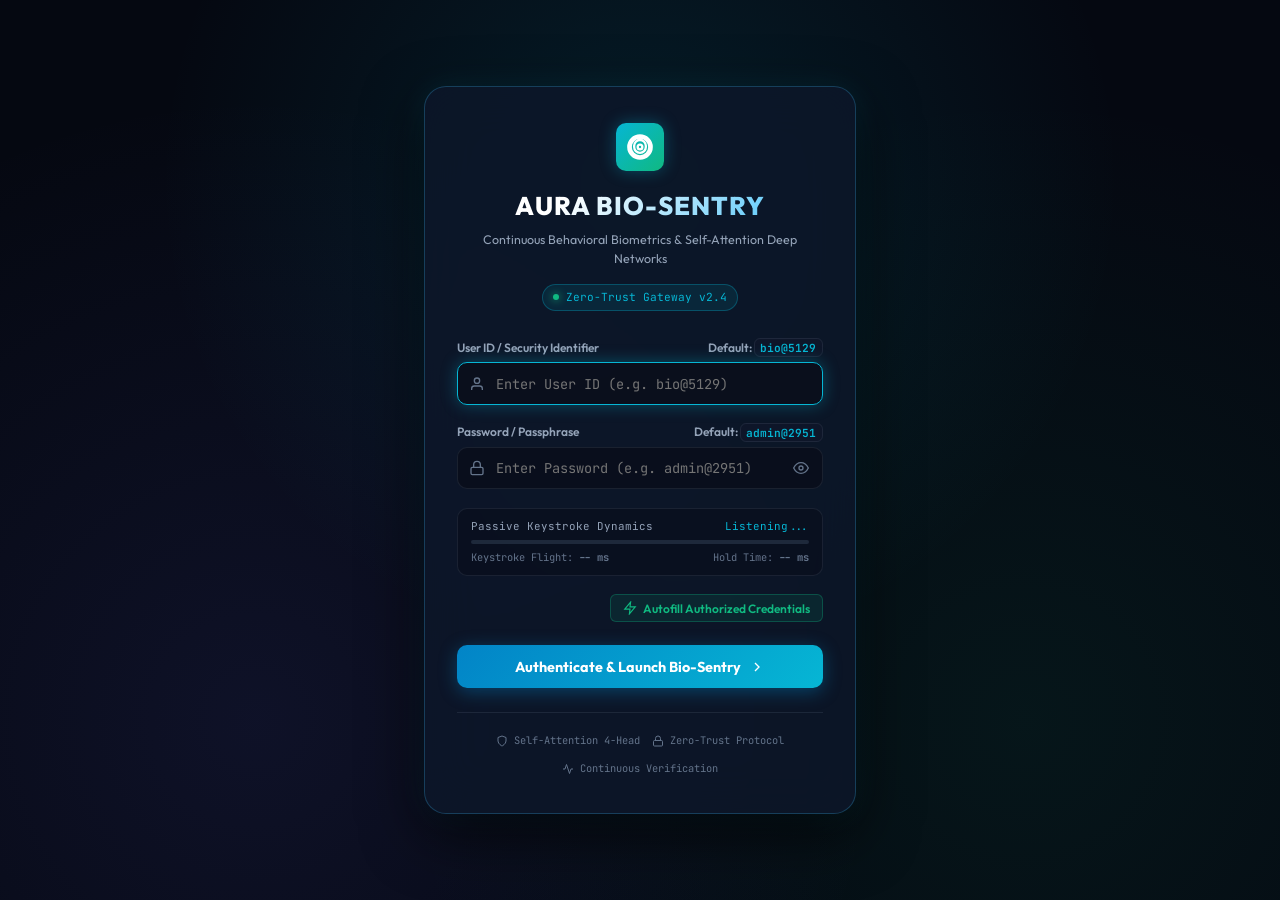
==== templates/login.html @ fb9da24e "feat: add cyber-biometric login portal with credentials bio@5129 / admin@2951" ====
<!DOCTYPE html>
<html lang="en">
<head>
  <meta charset="UTF-8">
  <meta name="viewport" content="width=device-width, initial-scale=1.0">
  <title>AURA | Neuro-Biometric Security Gateway Login</title>
  <link rel="stylesheet" href="/static/css/style.css">
  <link rel="icon" href="data:image/svg+xml,<svg xmlns='http://www.w3.org/2000/svg' viewBox='0 0 24 24' fill='%2306b6d4'><circle cx='12' cy='12' r='10'/></svg>">
</head>
<body class="login-body">

  <div class="login-background-glow"></div>

  <main class="login-container">
    <div class="login-card" id="login-card">
      
      <!-- Brand & Header -->
      <header class="login-header">
        <div class="brand-logo-icon" style="width:48px; height:48px; margin:0 auto 1rem;">
          <svg viewBox="0 0 24 24" style="width:28px; height:28px;">
            <path d="M12 2C6.48 2 2 6.48 2 12s4.48 10 10 10 10-4.48 10-10S17.52 2 12 2zm0 18c-4.41 0-8-3.59-8-8s3.59-8 8-8 8 3.59 8 8-3.59 8-8 8zm-5-9a5 5 0 0 1 10 0v1a5 5 0 0 1-10 0v-1z"/>
            <circle cx="12" cy="12" r="2"/>
          </svg>
        </div>
        <h1 class="login-title">AURA BIO-SENTRY</h1>
        <p class="login-subtitle">Continuous Behavioral Biometrics &amp; Self-Attention Deep Networks</p>
        <div class="login-gateway-pill">
          <span class="pulse-indicator" style="width:6px; height:6px;"></span>
          <span>Zero-Trust Gateway v2.4</span>
        </div>
      </header>

      <!-- Alert Banner -->
      <div id="login-error-alert" class="login-error-alert" role="alert" style="display:none;">
        <svg width="16" height="16" viewBox="0 0 24 24" fill="none" stroke="currentColor" stroke-width="2">
          <circle cx="12" cy="12" r="10"/>
          <line x1="12" y1="8" x2="12" y2="12"/>
          <line x1="12" y1="16" x2="12.01" y2="16"/>
        </svg>
        <span id="login-error-msg">Invalid User ID or Password.</span>
      </div>

      <!-- Login Form -->
      <form id="login-form" class="login-form" autocomplete="off" onsubmit="return false;">
        
        <!-- User ID Group -->
        <div class="form-group">
          <label for="login-userid" class="form-label">
            <span>User ID / Security Identifier</span>
            <span class="label-hint">Default: <code>bio@5129</code></span>
          </label>
          <div class="input-wrapper">
            <span class="input-icon">
              <svg width="16" height="16" viewBox="0 0 24 24" fill="none" stroke="currentColor" stroke-width="2">
                <path d="M20 21v-2a4 4 0 0 0-4-4H8a4 4 0 0 0-4 4v2"/>
                <circle cx="12" cy="7" r="4"/>
              </svg>
            </span>
            <input 
              type="text" 
              id="login-userid" 
              name="userid" 
              class="form-input" 
              placeholder="Enter User ID (e.g. bio@5129)"
              required 
              autofocus
            >
          </div>
        </div>

        <!-- Password Group -->
        <div class="form-group">
          <label for="login-password" class="form-label">
            <span>Password / Passphrase</span>
            <span class="label-hint">Default: <code>admin@2951</code></span>
          </label>
          <div class="input-wrapper">
            <span class="input-icon">
              <svg width="16" height="16" viewBox="0 0 24 24" fill="none" stroke="currentColor" stroke-width="2">
                <rect x="3" y="11" width="18" height="11" rx="2" ry="2"/>
                <path d="M7 11V7a5 5 0 0 1 10 0v4"/>
              </svg>
            </span>
            <input 
              type="password" 
              id="login-password" 
              name="password" 
              class="form-input" 
              placeholder="Enter Password (e.g. admin@2951)"
              required
            >
            <button type="button" id="btn-toggle-pwd" class="btn-input-action" title="Toggle password visibility">
              <svg id="eye-icon" width="16" height="16" viewBox="0 0 24 24" fill="none" stroke="currentColor" stroke-width="2">
                <path d="M1 12s4-8 11-8 11 8 11 8-4 8-11 8-11-8-11-8z"/>
                <circle cx="12" cy="12" r="3"/>
              </svg>
            </button>
          </div>
        </div>

        <!-- Passive Behavioral Biometric Cadence Bar -->
        <div class="login-cadence-strip">
          <div class="cadence-header">
            <span>Passive Keystroke Dynamics</span>
            <span id="cadence-status" style="color:var(--accent-cyan);">Listening...</span>
          </div>
          <div class="cadence-wave-bar">
            <div id="cadence-wave-fill" class="cadence-wave-fill"></div>
          </div>
          <div class="cadence-telemetry">
            <span>Keystroke Flight: <strong id="login-flight-ms">-- ms</strong></span>
            <span>Hold Time: <strong id="login-hold-ms">-- ms</strong></span>
          </div>
        </div>

        <!-- Quick Autofill Helper -->
        <div class="login-helper-strip">
          <button type="button" id="btn-autofill" class="btn-autofill">
            <svg width="14" height="14" viewBox="0 0 24 24" fill="none" stroke="currentColor" stroke-width="2">
              <path d="M13 2L3 14h9l-1 8 10-12h-9l1-8z"/>
            </svg>
            <span>Autofill Authorized Credentials</span>
          </button>
        </div>

        <!-- Submit Button -->
        <button type="submit" id="btn-submit-login" class="btn-login-submit">
          <span id="btn-login-text">Authenticate &amp; Launch Bio-Sentry</span>
          <svg width="16" height="16" viewBox="0 0 24 24" fill="none" stroke="currentColor" stroke-width="2">
            <polyline points="9 18 15 12 9 6"/>
          </svg>
        </button>

      </form>

      <!-- Security Protocol Badges -->
      <footer class="login-footer">
        <div class="security-chip">
          <svg width="12" height="12" viewBox="0 0 24 24" fill="none" stroke="currentColor" stroke-width="2"><path d="M12 22s8-4 8-10V5l-8-3-8 3v7c0 6 8 10 8 10z"/></svg>
          <span>Self-Attention 4-Head</span>
        </div>
        <div class="security-chip">
          <svg width="12" height="12" viewBox="0 0 24 24" fill="none" stroke="currentColor" stroke-width="2"><rect x="3" y="11" width="18" height="11" rx="2"/><path d="M7 11V7a5 5 0 0 1 10 0v4"/></svg>
          <span>Zero-Trust Protocol</span>
        </div>
        <div class="security-chip">
          <svg width="12" height="12" viewBox="0 0 24 24" fill="none" stroke="currentColor" stroke-width="2"><path d="M22 12h-4l-3 9L9 3l-3 9H2"/></svg>
          <span>Continuous Verification</span>
        </div>
      </footer>

    </div>
  </main>

  <!-- Login Logic Script -->
  <script>
    document.addEventListener('DOMContentLoaded', () => {
      const form = document.getElementById('login-form');
      const userIdInput = document.getElementById('login-userid');
      const passwordInput = document.getElementById('login-password');
      const btnSubmit = document.getElementById('btn-submit-login');
      const btnText = document.getElementById('btn-login-text');
      const btnAutofill = document.getElementById('btn-autofill');
      const btnTogglePwd = document.getElementById('btn-toggle-pwd');
      const errorAlert = document.getElementById('login-error-alert');
      const errorMsg = document.getElementById('login-error-msg');
      const loginCard = document.getElementById('login-card');

      const flightVal = document.getElementById('login-flight-ms');
      const holdVal = document.getElementById('login-hold-ms');
      const cadenceFill = document.getElementById('cadence-wave-fill');
      const cadenceStatus = document.getElementById('cadence-status');

      // Passive keystroke dynamics capture during login
      let lastKeyDownTime = null;
      let activeKeyDowns = new Map();
      let capturedEvents = [];

      function handleKeyDown(e) {
        const now = performance.now();
        let flightTime = 0;
        if (lastKeyDownTime !== null) {
          flightTime = Math.max(10, Math.round(now - lastKeyDownTime));
        }
        lastKeyDownTime = now;

        if (!activeKeyDowns.has(e.code)) {
          activeKeyDowns.set(e.code, { start: now, flight: flightTime });
        }
      }

      function handleKeyUp(e) {
        const now = performance.now();
        if (activeKeyDowns.has(e.code)) {
          const info = activeKeyDowns.get(e.code);
          activeKeyDowns.delete(e.code);
          const holdTime = Math.max(12, Math.round(now - info.start));

          capturedEvents.push({
            type: 'keystroke',
            key: e.key,
            hold_time: holdTime,
            flight_time: info.flight,
            timestamp: Date.now()
          });

          // Update cadence telemetry
          if (flightVal) flightVal.textContent = `${info.flight} ms`;
          if (holdVal) holdVal.textContent = `${holdTime} ms`;
          if (cadenceFill) {
            cadenceFill.style.width = `${Math.min(100, capturedEvents.length * 5)}%`;
          }
          if (cadenceStatus) {
            cadenceStatus.textContent = `${capturedEvents.length} tokens calibrated`;
          }
        }
      }

      [userIdInput, passwordInput].forEach(inp => {
        inp.addEventListener('keydown', handleKeyDown);
        inp.addEventListener('keyup', handleKeyUp);
      });

      // Autofill Authorized Credentials
      btnAutofill.addEventListener('click', () => {
        userIdInput.value = 'bio@5129';
        passwordInput.value = 'admin@2951';
        userIdInput.focus();
        if (errorAlert) errorAlert.style.display = 'none';

        // Animate fill wave
        if (cadenceFill) cadenceFill.style.width = '75%';
        if (cadenceStatus) cadenceStatus.textContent = 'Credentials Loaded';
      });

      // Password Toggle
      btnTogglePwd.addEventListener('click', () => {
        const isPwd = passwordInput.getAttribute('type') === 'password';
        passwordInput.setAttribute('type', isPwd ? 'text' : 'password');
        btnTogglePwd.style.color = isPwd ? 'var(--accent-cyan)' : 'var(--text-dim)';
      });

      // Form Submission
      form.addEventListener('submit', async (e) => {
        e.preventDefault();

        const userid = userIdInput.value.trim();
        const password = passwordInput.value.trim();

        if (!userid || !password) {
          showError('Please enter both User ID and Password.');
          return;
        }

        btnSubmit.disabled = true;
        btnText.textContent = 'Verifying Neuromuscular Signature...';
        if (errorAlert) errorAlert.style.display = 'none';

        try {
          const res = await fetch('/api/login', {
            method: 'POST',
            headers: { 'Content-Type': 'application/json' },
            body: JSON.stringify({
              userid: userid,
              password: password,
              biometric_sample: capturedEvents
            })
          });

          const data = await res.json();

          if (res.ok && data.success) {
            btnText.textContent = 'Access Granted! Initializing...';
            btnSubmit.style.background = 'linear-gradient(135deg, #059669, #10b981)';
            setTimeout(() => {
              window.location.href = data.redirect || '/';
            }, 450);
          } else {
            showError(data.message || 'Invalid credentials. Access Denied.');
            shakeCard();
          }
        } catch (err) {
          showError('Network error connecting to biometric authentication server.');
          shakeCard();
        } finally {
          btnSubmit.disabled = false;
          if (btnText.textContent.includes('Verifying')) {
            btnText.textContent = 'Authenticate & Launch Bio-Sentry';
          }
        }
      });

      function showError(msg) {
        if (errorAlert && errorMsg) {
          errorMsg.textContent = msg;
          errorAlert.style.display = 'flex';
        }
      }

      function shakeCard() {
        if (loginCard) {
          loginCard.classList.add('shake');
          setTimeout(() => loginCard.classList.remove('shake'), 400);
        }
      }
    });
  </script>
</body>
</html>
---- static/css/style.css ----
/* ==========================================================================
   AURA: Continuous Biometric Authentication & Self-Attention Deep Networks
   High-End Cyber-Defense Dark Glassmorphic Design System
   ========================================================================== */

@import url('https://fonts.googleapis.com/css2?family=JetBrains+Mono:wght@300;400;500;700&family=Outfit:wght@300;400;500;600;700;800&display=swap');

:root {
  --bg-primary: #070a12;
  --bg-surface: #0c1220;
  --bg-card: rgba(14, 23, 42, 0.72);
  --bg-card-hover: rgba(18, 30, 56, 0.85);
  --bg-card-border: rgba(30, 58, 102, 0.45);
  --bg-glass: rgba(15, 23, 42, 0.65);

  --accent-emerald: #10b981;
  --accent-emerald-glow: rgba(16, 185, 129, 0.35);
  --accent-cyan: #06b6d4;
  --accent-cyan-glow: rgba(6, 182, 212, 0.35);
  --accent-amber: #f59e0b;
  --accent-amber-glow: rgba(245, 158, 11, 0.35);
  --accent-rose: #f43f5e;
  --accent-rose-glow: rgba(244, 63, 94, 0.45);
  --accent-indigo: #6366f1;
  --accent-indigo-glow: rgba(99, 102, 241, 0.35);
  --accent-purple: #a855f7;

  --text-main: #f8fafc;
  --text-muted: #94a3b8;
  --text-dim: #64748b;
  --text-accent: #38bdf8;

  --border-subtle: rgba(148, 163, 184, 0.12);
  --border-active: rgba(56, 189, 248, 0.4);

  --font-sans: 'Outfit', -apple-system, BlinkMacSystemFont, "Segoe UI", Roboto, sans-serif;
  --font-mono: 'JetBrains Mono', "Cascadia Code", Consolas, monospace;

  --radius-sm: 6px;
  --radius-md: 10px;
  --radius-lg: 16px;
  --radius-xl: 22px;

  --shadow-card: 0 8px 32px 0 rgba(0, 0, 0, 0.45);
  --shadow-glow: 0 0 24px -4px var(--accent-cyan-glow);
  --transition-fast: 0.18s cubic-bezier(0.16, 1, 0.3, 1);
  --transition-smooth: 0.3s cubic-bezier(0.16, 1, 0.3, 1);
}

* {
  margin: 0;
  padding: 0;
  box-sizing: border-box;
}

body {
  background-color: var(--bg-primary);
  background-image: 
    radial-gradient(circle at 15% 15%, rgba(6, 182, 212, 0.08) 0%, transparent 40%),
    radial-gradient(circle at 85% 85%, rgba(99, 102, 241, 0.08) 0%, transparent 40%),
    radial-gradient(circle at 50% 50%, rgba(16, 185, 129, 0.03) 0%, transparent 60%);
  color: var(--text-main);
  font-family: var(--font-sans);
  min-height: 100vh;
  line-height: 1.5;
  overflow-x: hidden;
  -webkit-font-smoothing: antialiased;
}

/* Scrollbar */
::-webkit-scrollbar {
  width: 8px;
  height: 8px;
}
::-webkit-scrollbar-track {
  background: var(--bg-primary);
}
::-webkit-scrollbar-thumb {
  background: #1e293b;
  border-radius: 4px;
}
::-webkit-scrollbar-thumb:hover {
  background: #334155;
}

/* ==========================================================================
   Navigation Bar & Header
   ========================================================================== */

.app-navbar {
  position: sticky;
  top: 0;
  z-index: 100;
  display: flex;
  align-items: center;
  justify-content: space-between;
  padding: 0.85rem 2rem;
  background: rgba(10, 15, 28, 0.88);
  backdrop-filter: blur(16px);
  border-bottom: 1px solid var(--border-subtle);
}

.brand-wrapper {
  display: flex;
  align-items: center;
  gap: 0.85rem;
}

.brand-logo-icon {
  width: 40px;
  height: 40px;
  background: linear-gradient(135deg, #06b6d4, #10b981);
  border-radius: var(--radius-md);
  display: flex;
  align-items: center;
  justify-content: center;
  box-shadow: 0 0 16px var(--accent-cyan-glow);
  animation: pulse-border 3s infinite ease-in-out;
}

.brand-logo-icon svg {
  width: 24px;
  height: 24px;
  fill: none;
  stroke: #ffffff;
  stroke-width: 2;
}

.brand-text-col h1 {
  font-size: 1.25rem;
  font-weight: 700;
  letter-spacing: 0.04em;
  background: linear-gradient(90deg, #f8fafc, #38bdf8);
  -webkit-background-clip: text;
  -webkit-text-fill-color: transparent;
}

.brand-text-col .brand-sub {
  font-size: 0.75rem;
  color: var(--text-muted);
  font-family: var(--font-mono);
  letter-spacing: 0.05em;
  text-transform: uppercase;
}

.nav-center-metrics {
  display: flex;
  align-items: center;
  gap: 1.25rem;
}

.nav-metric-pill {
  display: flex;
  align-items: center;
  gap: 0.5rem;
  padding: 0.4rem 0.85rem;
  background: rgba(15, 23, 42, 0.6);
  border: 1px solid var(--border-subtle);
  border-radius: 9999px;
  font-size: 0.8rem;
  font-family: var(--font-mono);
}

.pulse-indicator {
  width: 8px;
  height: 8px;
  border-radius: 50%;
  background: var(--accent-emerald);
  box-shadow: 0 0 8px var(--accent-emerald);
  animation: pulse-glow 2s infinite;
}

.pulse-indicator.warning {
  background: var(--accent-amber);
  box-shadow: 0 0 8px var(--accent-amber);
}

.pulse-indicator.danger {
  background: var(--accent-rose);
  box-shadow: 0 0 8px var(--accent-rose);
  animation: pulse-rapid 0.8s infinite;
}

.nav-actions {
  display: flex;
  align-items: center;
  gap: 0.75rem;
}

.user-selector-group {
  display: flex;
  align-items: center;
  gap: 0.5rem;
  background: rgba(15, 23, 42, 0.7);
  padding: 0.35rem 0.75rem;
  border-radius: var(--radius-md);
  border: 1px solid var(--border-subtle);
}

.user-selector-group label {
  font-size: 0.75rem;
  color: var(--text-muted);
  text-transform: uppercase;
  font-weight: 600;
}

.user-select {
  background: transparent;
  border: none;
  color: var(--accent-cyan);
  font-family: var(--font-sans);
  font-size: 0.85rem;
  font-weight: 600;
  cursor: pointer;
  outline: none;
}

.user-select option {
  background: #0f172a;
  color: #f8fafc;
}

.btn-icon {
  background: rgba(15, 23, 42, 0.7);
  border: 1px solid var(--border-subtle);
  color: var(--text-muted);
  width: 36px;
  height: 36px;
  border-radius: var(--radius-md);
  display: flex;
  align-items: center;
  justify-content: center;
  cursor: pointer;
  transition: var(--transition-fast);
}

.btn-icon:hover {
  background: rgba(30, 41, 59, 0.8);
  color: var(--text-main);
  border-color: var(--border-active);
}

.btn-primary {
  background: linear-gradient(135deg, #0284c7, #06b6d4);
  color: #ffffff;
  border: none;
  font-family: var(--font-sans);
  font-weight: 600;
  font-size: 0.85rem;
  padding: 0.45rem 1rem;
  border-radius: var(--radius-md);
  cursor: pointer;
  display: flex;
  align-items: center;
  gap: 0.4rem;
  box-shadow: 0 4px 12px rgba(2, 132, 199, 0.3);
  transition: var(--transition-fast);
}

.btn-primary:hover {
  background: linear-gradient(135deg, #0369a1, #0891b2);
  transform: translateY(-1px);
  box-shadow: 0 6px 16px rgba(2, 132, 199, 0.45);
}

/* ==========================================================================
   Main Container & Grid Layout
   ========================================================================== */

.app-container {
  max-width: 1680px;
  margin: 0 auto;
  padding: 1.5rem 2rem 3rem 2rem;
  display: flex;
  flex-direction: column;
  gap: 1.5rem;
}

/* Grid Layouts */
.dashboard-grid-top {
  display: grid;
  grid-template-columns: 360px 1fr 380px;
  gap: 1.5rem;
}

.dashboard-grid-mid {
  display: grid;
  grid-template-columns: 1fr 1fr;
  gap: 1.5rem;
}

.dashboard-grid-bottom {
  display: grid;
  grid-template-columns: 460px 1fr;
  gap: 1.5rem;
}

@media (max-width: 1400px) {
  .dashboard-grid-top {
    grid-template-columns: 340px 1fr;
  }
  .network-card-column {
    grid-column: 1 / -1;
  }
}

@media (max-width: 1024px) {
  .dashboard-grid-top,
  .dashboard-grid-mid,
  .dashboard-grid-bottom {
    grid-template-columns: 1fr;
  }
  .app-container {
    padding: 1rem;
  }
}

/* ==========================================================================
   Card System
   ========================================================================== */

.aura-card {
  background: var(--bg-card);
  backdrop-filter: blur(14px);
  border: 1px solid var(--bg-card-border);
  border-radius: var(--radius-lg);
  padding: 1.25rem 1.5rem;
  box-shadow: var(--shadow-card);
  position: relative;
  overflow: hidden;
  display: flex;
  flex-direction: column;
  transition: border-color var(--transition-smooth), box-shadow var(--transition-smooth);
}

.aura-card:hover {
  border-color: rgba(56, 189, 248, 0.35);
  box-shadow: 0 12px 36px 0 rgba(0, 0, 0, 0.55);
}

.card-header {
  display: flex;
  align-items: center;
  justify-content: space-between;
  margin-bottom: 1rem;
  padding-bottom: 0.65rem;
  border-bottom: 1px solid var(--border-subtle);
}

.card-title-group {
  display: flex;
  align-items: center;
  gap: 0.6rem;
}

.card-title-icon {
  width: 28px;
  height: 28px;
  background: rgba(6, 182, 212, 0.12);
  color: var(--accent-cyan);
  border-radius: var(--radius-sm);
  display: flex;
  align-items: center;
  justify-content: center;
}

.card-title-group h2 {
  font-size: 1rem;
  font-weight: 600;
  letter-spacing: 0.02em;
}

.card-badge {
  font-size: 0.7rem;
  font-family: var(--font-mono);
  font-weight: 600;
  padding: 0.2rem 0.55rem;
  border-radius: 9999px;
  background: rgba(148, 163, 184, 0.1);
  color: var(--text-muted);
  border: 1px solid var(--border-subtle);
}

.card-badge.secure {
  background: rgba(16, 185, 129, 0.15);
  color: var(--accent-emerald);
  border-color: rgba(16, 185, 129, 0.35);
}

.card-badge.monitoring {
  background: rgba(6, 182, 212, 0.15);
  color: var(--accent-cyan);
  border-color: rgba(6, 182, 212, 0.35);
}

.card-badge.elevated {
  background: rgba(245, 158, 11, 0.15);
  color: var(--accent-amber);
  border-color: rgba(245, 158, 11, 0.35);
}

.card-badge.locked {
  background: rgba(244, 63, 94, 0.2);
  color: var(--accent-rose);
  border-color: rgba(244, 63, 94, 0.45);
}

/* ==========================================================================
   Continuous Trust Gauge & Security State
   ========================================================================== */

.trust-gauge-wrapper {
  display: flex;
  flex-direction: column;
  align-items: center;
  justify-content: center;
  padding: 0.5rem 0 1rem;
  position: relative;
}

.gauge-svg-container {
  width: 220px;
  height: 220px;
  position: relative;
  display: flex;
  align-items: center;
  justify-content: center;
}

.gauge-svg {
  width: 100%;
  height: 100%;
  transform: rotate(-90deg);
}

.gauge-bg-circle {
  fill: none;
  stroke: rgba(30, 41, 59, 0.7);
  stroke-width: 14;
}

.gauge-val-circle {
  fill: none;
  stroke: var(--accent-emerald);
  stroke-width: 14;
  stroke-linecap: round;
  stroke-dasharray: 565.48; /* 2 * PI * 90 */
  stroke-dashoffset: 28;
  transition: stroke-dashoffset 0.6s cubic-bezier(0.16, 1, 0.3, 1), stroke 0.4s ease;
  filter: drop-shadow(0 0 8px var(--accent-emerald-glow));
}

.gauge-val-circle.warning {
  stroke: var(--accent-amber);
  filter: drop-shadow(0 0 8px var(--accent-amber-glow));
}

.gauge-val-circle.danger {
  stroke: var(--accent-rose);
  filter: drop-shadow(0 0 12px var(--accent-rose-glow));
}

.gauge-center-content {
  position: absolute;
  display: flex;
  flex-direction: column;
  align-items: center;
  justify-content: center;
  text-align: center;
}

.gauge-score-value {
  font-size: 2.75rem;
  font-weight: 800;
  font-family: var(--font-mono);
  letter-spacing: -0.04em;
  color: var(--text-main);
  line-height: 1;
}

.gauge-score-label {
  font-size: 0.75rem;
  text-transform: uppercase;
  color: var(--text-muted);
  letter-spacing: 0.08em;
  margin-top: 0.35rem;
  font-weight: 600;
}

.security-state-banner {
  display: flex;
  align-items: center;
  justify-content: center;
  gap: 0.6rem;
  width: 100%;
  padding: 0.65rem 1rem;
  border-radius: var(--radius-md);
  margin-top: 0.75rem;
  font-size: 0.85rem;
  font-weight: 700;
  letter-spacing: 0.05em;
  text-transform: uppercase;
  background: rgba(16, 185, 129, 0.12);
  color: var(--accent-emerald);
  border: 1px solid rgba(16, 185, 129, 0.25);
  transition: var(--transition-fast);
}

.security-state-banner.monitoring {
  background: rgba(6, 182, 212, 0.12);
  color: var(--accent-cyan);
  border-color: rgba(6, 182, 212, 0.25);
}

.security-state-banner.elevated {
  background: rgba(245, 158, 11, 0.15);
  color: var(--accent-amber);
  border-color: rgba(245, 158, 11, 0.35);
}

.security-state-banner.locked {
  background: rgba(244, 63, 94, 0.25);
  color: var(--accent-rose);
  border-color: rgba(244, 63, 94, 0.55);
  animation: pulse-border 1.5s infinite;
}

/* Biometric quick telemetry stat pills */
.biometric-mini-stats {
  display: grid;
  grid-template-columns: 1fr 1fr;
  gap: 0.6rem;
  margin-top: 1rem;
  width: 100%;
}

.mini-stat-card {
  background: rgba(15, 23, 42, 0.5);
  border: 1px solid var(--border-subtle);
  border-radius: var(--radius-sm);
  padding: 0.5rem 0.65rem;
  display: flex;
  flex-direction: column;
}

.mini-stat-label {
  font-size: 0.65rem;
  color: var(--text-muted);
  text-transform: uppercase;
  font-weight: 600;
}

.mini-stat-val {
  font-size: 1.05rem;
  font-weight: 700;
  font-family: var(--font-mono);
  color: var(--accent-cyan);
  margin-top: 0.15rem;
}

/* Threshold slider */
.threshold-controller {
  margin-top: 1.25rem;
  width: 100%;
  display: flex;
  flex-direction: column;
  gap: 0.4rem;
}

.threshold-header {
  display: flex;
  justify-content: space-between;
  font-size: 0.75rem;
  color: var(--text-muted);
}

.threshold-slider {
  -webkit-appearance: none;
  width: 100%;
  height: 6px;
  border-radius: 3px;
  background: #1e293b;
  outline: none;
  cursor: pointer;
}

.threshold-slider::-webkit-slider-thumb {
  -webkit-appearance: none;
  width: 16px;
  height: 16px;
  border-radius: 50%;
  background: var(--accent-cyan);
  box-shadow: 0 0 10px var(--accent-cyan);
  cursor: pointer;
}

/* ==========================================================================
   Interactive Biometric Capture Arena
   ========================================================================== */

.capture-tabs {
  display: flex;
  gap: 0.5rem;
  margin-bottom: 0.85rem;
}

.capture-tab-btn {
  background: rgba(15, 23, 42, 0.5);
  border: 1px solid var(--border-subtle);
  color: var(--text-muted);
  font-family: var(--font-sans);
  font-size: 0.8rem;
  font-weight: 600;
  padding: 0.35rem 0.85rem;
  border-radius: var(--radius-sm);
  cursor: pointer;
  transition: var(--transition-fast);
}

.capture-tab-btn.active,
.capture-tab-btn:hover {
  background: rgba(6, 182, 212, 0.15);
  color: var(--accent-cyan);
  border-color: rgba(6, 182, 212, 0.35);
}

/* Typing Prompt Arena */
.typing-prompt-box {
  background: rgba(10, 15, 28, 0.8);
  border: 1px solid var(--border-subtle);
  border-radius: var(--radius-md);
  padding: 0.85rem 1rem;
  margin-bottom: 0.75rem;
  font-family: var(--font-mono);
  font-size: 0.9rem;
  line-height: 1.6;
  color: var(--text-dim);
  user-select: none;
}

.typing-prompt-char.matched {
  color: var(--accent-emerald);
}

.typing-prompt-char.current {
  color: var(--text-main);
  background: rgba(6, 182, 212, 0.3);
  border-radius: 2px;
}

.typing-prompt-char.mismatch {
  color: var(--accent-rose);
  text-decoration: underline;
}

.typing-input-area {
  width: 100%;
  min-height: 85px;
  background: rgba(15, 23, 42, 0.7);
  border: 1px solid var(--border-subtle);
  border-radius: var(--radius-md);
  padding: 0.75rem 1rem;
  color: var(--text-main);
  font-family: var(--font-mono);
  font-size: 0.95rem;
  outline: none;
  resize: vertical;
  transition: border-color var(--transition-fast);
}

.typing-input-area:focus {
  border-color: var(--accent-cyan);
  box-shadow: 0 0 12px var(--accent-cyan-glow);
}

/* ==========================================================================
   Typing Speed Comparison & Verification Styles
   ========================================================================== */

.typing-speed-dashboard-bar {
  display: grid;
  grid-template-columns: 1fr 1fr 1fr;
  gap: 0.65rem;
  margin-bottom: 0.85rem;
}

.speed-pill {
  background: rgba(15, 23, 42, 0.6);
  border: 1px solid var(--border-subtle);
  border-radius: var(--radius-md);
  padding: 0.55rem 0.8rem;
  display: flex;
  flex-direction: column;
  transition: var(--transition-fast);
}

.speed-pill.baseline {
  border-color: rgba(6, 182, 212, 0.35);
  background: rgba(6, 182, 212, 0.08);
}

.speed-pill.my-speed {
  border-color: rgba(16, 185, 129, 0.4);
  background: rgba(16, 185, 129, 0.09);
}

.speed-pill.delta {
  border-color: rgba(168, 85, 247, 0.35);
  background: rgba(168, 85, 247, 0.08);
}

.speed-lbl {
  font-size: 0.65rem;
  color: var(--text-muted);
  text-transform: uppercase;
  font-weight: 700;
  letter-spacing: 0.04em;
}

.speed-val {
  font-size: 1.25rem;
  font-weight: 800;
  font-family: var(--font-mono);
  color: var(--text-main);
  line-height: 1.2;
  margin: 0.2rem 0;
}

.speed-val.highlight {
  color: var(--accent-emerald);
}

.speed-sub {
  font-size: 0.7rem;
  color: var(--text-dim);
  font-family: var(--font-mono);
}

.typing-action-row {
  display: flex;
  align-items: center;
  justify-content: space-between;
  gap: 0.75rem;
  margin-top: 0.65rem;
}

.btn-check-typing {
  background: linear-gradient(135deg, #059669, #10b981);
  color: #ffffff;
  border: none;
  border-radius: var(--radius-md);
  padding: 0.5rem 1.25rem;
  font-family: var(--font-sans);
  font-weight: 700;
  font-size: 0.85rem;
  cursor: pointer;
  display: flex;
  align-items: center;
  gap: 0.5rem;
  box-shadow: 0 4px 14px rgba(16, 185, 129, 0.35);
  transition: var(--transition-fast);
}

.btn-check-typing:hover {
  background: linear-gradient(135deg, #047857, #059669);
  transform: translateY(-1px);
  box-shadow: 0 6px 18px rgba(16, 185, 129, 0.5);
}

.btn-secondary {
  background: rgba(30, 41, 59, 0.6);
  border: 1px solid var(--border-subtle);
  color: var(--text-muted);
  border-radius: var(--radius-md);
  padding: 0.5rem 1rem;
  font-family: var(--font-sans);
  font-weight: 600;
  font-size: 0.8rem;
  cursor: pointer;
  transition: var(--transition-fast);
}

.btn-secondary:hover {
  color: var(--text-main);
  border-color: var(--border-active);
  background: rgba(30, 41, 59, 0.9);
}

.inline-typing-verdict {
  margin-top: 0.65rem;
  padding: 0.65rem 0.95rem;
  border-radius: var(--radius-md);
  font-size: 0.8rem;
  font-family: var(--font-mono);
  display: none;
  align-items: center;
  justify-content: space-between;
  background: rgba(15, 23, 42, 0.8);
  border: 1px solid var(--border-subtle);
  animation: fadeIn 0.3s ease;
}

.inline-typing-verdict.match {
  background: rgba(16, 185, 129, 0.12);
  border-color: rgba(16, 185, 129, 0.35);
  color: #34d399;
}

.inline-typing-verdict.mismatch {
  background: rgba(244, 63, 94, 0.12);
  border-color: rgba(244, 63, 94, 0.35);
  color: #fb7185;
}

/* Modal Report Card Styles */
.report-modal-card {
  max-width: 680px;
  text-align: left;
}

.report-header {
  display: flex;
  justify-content: space-between;
  align-items: center;
  margin-bottom: 1.25rem;
  padding-bottom: 0.75rem;
  border-bottom: 1px solid var(--border-subtle);
}

.report-verdict-box {
  padding: 0.85rem 1.15rem;
  border-radius: var(--radius-md);
  margin-bottom: 1.25rem;
  font-size: 0.88rem;
  font-weight: 600;
  line-height: 1.5;
}

.report-verdict-box.match {
  background: rgba(16, 185, 129, 0.15);
  border: 1px solid rgba(16, 185, 129, 0.4);
  color: #34d399;
}

.report-verdict-box.mismatch {
  background: rgba(244, 63, 94, 0.15);
  border: 1px solid rgba(244, 63, 94, 0.4);
  color: #fb7185;
}

.comparison-grid {
  display: grid;
  grid-template-columns: repeat(3, 1fr);
  gap: 0.75rem;
  margin-bottom: 1.25rem;
}

.comparison-card {
  background: rgba(15, 23, 42, 0.65);
  border: 1px solid var(--border-subtle);
  border-radius: var(--radius-md);
  padding: 0.75rem 0.95rem;
}

.comparison-card .card-lbl {
  font-size: 0.68rem;
  color: var(--text-muted);
  text-transform: uppercase;
  font-weight: 700;
}

.comparison-card .card-big-val {
  font-size: 1.4rem;
  font-weight: 800;
  font-family: var(--font-mono);
  margin: 0.25rem 0;
}

.comparison-card .card-sub-detail {
  font-size: 0.7rem;
  color: var(--text-dim);
  font-family: var(--font-mono);
}

.report-table-wrapper {
  margin-bottom: 1.25rem;
  border: 1px solid var(--border-subtle);
  border-radius: var(--radius-md);
  overflow: hidden;
}

.report-table {
  width: 100%;
  border-collapse: collapse;
  font-family: var(--font-mono);
  font-size: 0.75rem;
}

.report-table th {
  background: #0f172a;
  padding: 0.55rem 0.75rem;
  color: var(--text-muted);
  border-bottom: 1px solid var(--border-subtle);
  text-align: left;
}

.report-table td {
  padding: 0.5rem 0.75rem;
  border-bottom: 1px solid rgba(148, 163, 184, 0.08);
}

.report-actions {
  display: flex;
  justify-content: flex-end;
  gap: 0.75rem;
  padding-top: 0.75rem;
  border-top: 1px solid var(--border-subtle);
}

/* Mouse Trajectory Canvas Area */
.mouse-arena-wrapper {
  position: relative;
  width: 100%;
  height: 180px;
  background: rgba(10, 15, 28, 0.85);
  border: 1px solid var(--border-subtle);
  border-radius: var(--radius-md);
  overflow: hidden;
  cursor: crosshair;
}

.mouse-canvas {
  width: 100%;
  height: 100%;
  display: block;
}

.mouse-arena-overlay {
  position: absolute;
  top: 8px;
  right: 10px;
  display: flex;
  gap: 0.75rem;
  font-family: var(--font-mono);
  font-size: 0.7rem;
  color: var(--text-muted);
  pointer-events: none;
}

.mouse-arena-hint {
  position: absolute;
  bottom: 8px;
  left: 10px;
  font-size: 0.7rem;
  color: var(--text-dim);
  pointer-events: none;
}

/* Attack Simulation Toolbar */
.attack-sim-toolbar {
  margin-top: 1rem;
  padding-top: 0.85rem;
  border-top: 1px solid var(--border-subtle);
  display: flex;
  flex-direction: column;
  gap: 0.5rem;
}

.attack-sim-header {
  display: flex;
  justify-content: space-between;
  align-items: center;
}

.attack-sim-header span {
  font-size: 0.75rem;
  font-weight: 700;
  text-transform: uppercase;
  color: var(--text-muted);
  letter-spacing: 0.05em;
}

.sim-btn-group {
  display: grid;
  grid-template-columns: repeat(4, 1fr);
  gap: 0.5rem;
}

.sim-btn {
  background: rgba(15, 23, 42, 0.6);
  border: 1px solid var(--border-subtle);
  color: var(--text-main);
  padding: 0.45rem 0.5rem;
  border-radius: var(--radius-sm);
  font-family: var(--font-sans);
  font-size: 0.75rem;
  font-weight: 600;
  cursor: pointer;
  display: flex;
  flex-direction: column;
  align-items: center;
  gap: 0.2rem;
  transition: var(--transition-fast);
}

.sim-btn span.badge-sub {
  font-size: 0.65rem;
  color: var(--text-dim);
  font-weight: normal;
}

.sim-btn.legit:hover {
  background: rgba(16, 185, 129, 0.15);
  border-color: var(--accent-emerald);
  color: var(--accent-emerald);
}

.sim-btn.imposter:hover {
  background: rgba(244, 63, 94, 0.15);
  border-color: var(--accent-rose);
  color: var(--accent-rose);
}

.sim-btn.bot:hover {
  background: rgba(245, 158, 11, 0.15);
  border-color: var(--accent-amber);
  color: var(--accent-amber);
}

.sim-btn.fatigue:hover {
  background: rgba(99, 102, 241, 0.15);
  border-color: var(--accent-indigo);
  color: var(--accent-indigo);
}

/* ==========================================================================
   Self-Attention Deep Network & Heatmap Inspector
   ========================================================================== */

.attention-head-tabs {
  display: flex;
  gap: 0.4rem;
  margin-bottom: 0.85rem;
  flex-wrap: wrap;
}

.attn-tab-btn {
  background: rgba(15, 23, 42, 0.6);
  border: 1px solid var(--border-subtle);
  color: var(--text-muted);
  font-family: var(--font-mono);
  font-size: 0.75rem;
  padding: 0.3rem 0.65rem;
  border-radius: var(--radius-sm);
  cursor: pointer;
  transition: var(--transition-fast);
}

.attn-tab-btn.active,
.attn-tab-btn:hover {
  background: rgba(168, 85, 247, 0.18);
  color: var(--accent-purple);
  border-color: rgba(168, 85, 247, 0.45);
}

.heatmap-canvas-container {
  width: 100%;
  height: 280px;
  position: relative;
  display: flex;
  align-items: center;
  justify-content: center;
  background: rgba(10, 15, 28, 0.9);
  border: 1px solid var(--border-subtle);
  border-radius: var(--radius-md);
  overflow: hidden;
}

.heatmap-canvas {
  width: 100%;
  height: 100%;
  display: block;
}

.heatmap-tooltip {
  position: absolute;
  pointer-events: none;
  background: rgba(15, 23, 42, 0.95);
  border: 1px solid var(--accent-cyan);
  padding: 0.35rem 0.6rem;
  border-radius: var(--radius-sm);
  font-family: var(--font-mono);
  font-size: 0.7rem;
  color: #ffffff;
  box-shadow: 0 4px 16px rgba(0,0,0,0.6);
  display: none;
  z-index: 20;
}

.attention-legend {
  display: flex;
  align-items: center;
  justify-content: space-between;
  margin-top: 0.5rem;
  font-family: var(--font-mono);
  font-size: 0.7rem;
  color: var(--text-muted);
}

.legend-bar {
  flex: 1;
  height: 6px;
  margin: 0 0.85rem;
  border-radius: 3px;
  background: linear-gradient(90deg, #0a1128, #0e7490, #10b981, #f59e0b, #f43f5e);
}

/* Architecture flow graph */
.network-flow-mini {
  display: flex;
  align-items: center;
  justify-content: space-between;
  margin-top: 1rem;
  padding: 0.75rem;
  background: rgba(15, 23, 42, 0.5);
  border-radius: var(--radius-md);
  border: 1px solid var(--border-subtle);
  overflow-x: auto;
}

.flow-node {
  display: flex;
  flex-direction: column;
  align-items: center;
  text-align: center;
  padding: 0.4rem 0.6rem;
  background: rgba(30, 41, 59, 0.6);
  border: 1px solid var(--border-subtle);
  border-radius: var(--radius-sm);
  font-size: 0.7rem;
  font-family: var(--font-mono);
  white-space: nowrap;
}

.flow-node.highlight {
  border-color: var(--accent-cyan);
  color: var(--accent-cyan);
  background: rgba(6, 182, 212, 0.1);
}

.flow-arrow {
  color: var(--text-dim);
  font-size: 0.8rem;
  margin: 0 0.25rem;
}

/* ==========================================================================
   Oscilloscope Canvas & Radar Charts
   ========================================================================== */

.oscilloscope-wrapper {
  width: 100%;
  height: 220px;
  background: rgba(10, 15, 28, 0.95);
  border: 1px solid var(--border-subtle);
  border-radius: var(--radius-md);
  position: relative;
  overflow: hidden;
}

.oscilloscope-canvas {
  width: 100%;
  height: 100%;
  display: block;
}

.oscilloscope-channels {
  display: flex;
  gap: 1rem;
  margin-top: 0.65rem;
  font-family: var(--font-mono);
  font-size: 0.7rem;
}

.channel-tag {
  display: flex;
  align-items: center;
  gap: 0.35rem;
}

.channel-color-dot {
  width: 8px;
  height: 8px;
  border-radius: 50%;
}

/* Radar & ROC canvas container */
.chart-square-wrapper {
  width: 100%;
  height: 260px;
  position: relative;
  display: flex;
  align-items: center;
  justify-content: center;
}

/* ==========================================================================
   Model Benchmark & Training Studio
   ========================================================================== */

.benchmark-stats-grid {
  display: grid;
  grid-template-columns: repeat(4, 1fr);
  gap: 0.75rem;
  margin-bottom: 1rem;
}

.benchmark-stat-card {
  background: rgba(15, 23, 42, 0.5);
  border: 1px solid var(--border-subtle);
  border-radius: var(--radius-sm);
  padding: 0.6rem 0.75rem;
  text-align: center;
}

.benchmark-stat-card .val {
  font-size: 1.35rem;
  font-weight: 800;
  font-family: var(--font-mono);
  color: var(--accent-emerald);
}

.benchmark-stat-card .lbl {
  font-size: 0.65rem;
  text-transform: uppercase;
  color: var(--text-muted);
  font-weight: 600;
  margin-top: 0.2rem;
}

.train-action-row {
  display: flex;
  align-items: center;
  justify-content: space-between;
  margin-top: 1rem;
  padding-top: 0.85rem;
  border-top: 1px solid var(--border-subtle);
}

.train-progress-bar {
  width: 100%;
  height: 6px;
  background: #1e293b;
  border-radius: 3px;
  overflow: hidden;
  margin-top: 0.65rem;
  display: none;
}

.train-progress-fill {
  width: 0%;
  height: 100%;
  background: linear-gradient(90deg, var(--accent-cyan), var(--accent-indigo));
  transition: width 0.3s ease;
}

/* ==========================================================================
   Forensic Audit Trail Table
   ========================================================================== */

.audit-table-wrapper {
  max-height: 250px;
  overflow-y: auto;
  border: 1px solid var(--border-subtle);
  border-radius: var(--radius-md);
  background: rgba(10, 15, 28, 0.6);
}

.audit-table {
  width: 100%;
  border-collapse: collapse;
  font-family: var(--font-mono);
  font-size: 0.75rem;
  text-align: left;
}

.audit-table th {
  position: sticky;
  top: 0;
  background: #0f172a;
  padding: 0.5rem 0.75rem;
  color: var(--text-muted);
  border-bottom: 1px solid var(--border-subtle);
  font-weight: 600;
  text-transform: uppercase;
  font-size: 0.65rem;
}

.audit-table td {
  padding: 0.45rem 0.75rem;
  border-bottom: 1px solid rgba(148, 163, 184, 0.06);
  color: var(--text-main);
}

.audit-table tr:hover {
  background: rgba(30, 41, 59, 0.4);
}

/* ==========================================================================
   Modal Dialogs (Lockout & Enrollment)
   ========================================================================== */

.modal-backdrop {
  position: fixed;
  inset: 0;
  background: rgba(4, 7, 14, 0.88);
  backdrop-filter: blur(20px);
  z-index: 999;
  display: none;
  align-items: center;
  justify-content: center;
  padding: 1rem;
}

.modal-backdrop.active {
  display: flex;
  animation: fadeIn 0.25s ease-out;
}

.modal-card {
  background: rgba(15, 23, 42, 0.95);
  border: 1px solid var(--border-active);
  border-radius: var(--radius-xl);
  padding: 2rem;
  max-width: 520px;
  width: 100%;
  box-shadow: 0 20px 60px rgba(0, 0, 0, 0.8);
  position: relative;
  text-align: center;
}

.modal-card.breach-alert {
  border-color: var(--accent-rose);
  box-shadow: 0 0 50px var(--accent-rose-glow);
}

.breach-icon {
  width: 64px;
  height: 64px;
  border-radius: 50%;
  background: rgba(244, 63, 94, 0.15);
  color: var(--accent-rose);
  display: flex;
  align-items: center;
  justify-content: center;
  margin: 0 auto 1.25rem;
  animation: pulse-rapid 1s infinite;
}

.breach-icon svg {
  width: 36px;
  height: 36px;
}

.modal-card h2 {
  font-size: 1.5rem;
  font-weight: 800;
  letter-spacing: -0.02em;
  margin-bottom: 0.5rem;
}

.modal-card p {
  font-size: 0.9rem;
  color: var(--text-muted);
  margin-bottom: 1.5rem;
  line-height: 1.6;
}

.pin-input-group {
  display: flex;
  gap: 0.75rem;
  justify-content: center;
  margin-bottom: 1.5rem;
}

.pin-input {
  width: 50px;
  height: 58px;
  background: #0f172a;
  border: 1px solid var(--border-subtle);
  border-radius: var(--radius-md);
  font-size: 1.5rem;
  font-family: var(--font-mono);
  font-weight: 700;
  text-align: center;
  color: var(--accent-cyan);
  outline: none;
}

.pin-input:focus {
  border-color: var(--accent-cyan);
  box-shadow: 0 0 12px var(--accent-cyan-glow);
}

/* Animations */
@keyframes pulse-glow {
  0%, 100% { transform: scale(1); opacity: 1; }
  50% { transform: scale(1.15); opacity: 0.7; }
}

@keyframes pulse-rapid {
  0%, 100% { transform: scale(1); opacity: 1; }
  50% { transform: scale(1.08); opacity: 0.6; }
}

@keyframes pulse-border {
  0%, 100% { box-shadow: 0 0 10px var(--accent-cyan-glow); }
  50% { box-shadow: 0 0 25px var(--accent-cyan-glow); }
}

@keyframes fadeIn {
  from { opacity: 0; transform: scale(0.96); }
  to { opacity: 1; transform: scale(1); }
}

@keyframes shake {
  0%, 100% { transform: translateX(0); }
  20%, 60% { transform: translateX(-8px); }
  40%, 80% { transform: translateX(8px); }
}

/* ==========================================================================
   Cyber-Biometric Login Portal Styles
   ========================================================================== */

.login-body {
  min-height: 100vh;
  display: flex;
  align-items: center;
  justify-content: center;
  position: relative;
  overflow-x: hidden;
  background-color: #050811;
  background-image: 
    radial-gradient(circle at 50% 20%, rgba(6, 182, 212, 0.12) 0%, transparent 50%),
    radial-gradient(circle at 20% 80%, rgba(99, 102, 241, 0.1) 0%, transparent 50%),
    radial-gradient(circle at 80% 80%, rgba(16, 185, 129, 0.08) 0%, transparent 50%);
}

.login-container {
  width: 100%;
  max-width: 480px;
  padding: 1.5rem;
  z-index: 10;
}

.login-card {
  background: rgba(14, 23, 42, 0.85);
  backdrop-filter: blur(24px);
  -webkit-backdrop-filter: blur(24px);
  border: 1px solid rgba(56, 189, 248, 0.25);
  border-radius: var(--radius-xl);
  padding: 2.25rem 2rem;
  box-shadow: 0 20px 60px rgba(0, 0, 0, 0.7), 0 0 30px rgba(6, 182, 212, 0.12);
  position: relative;
  transition: transform var(--transition-fast), border-color var(--transition-smooth);
}

.login-card.shake {
  animation: shake 0.4s ease-in-out;
  border-color: var(--accent-rose);
}

.login-header {
  text-align: center;
  margin-bottom: 1.75rem;
}

.login-title {
  font-size: 1.6rem;
  font-weight: 800;
  letter-spacing: 0.04em;
  background: linear-gradient(135deg, #ffffff 30%, #38bdf8 100%);
  -webkit-background-clip: text;
  -webkit-text-fill-color: transparent;
  margin-bottom: 0.35rem;
}

.login-subtitle {
  font-size: 0.78rem;
  color: var(--text-muted);
  line-height: 1.5;
  margin-bottom: 0.85rem;
}

.login-gateway-pill {
  display: inline-flex;
  align-items: center;
  gap: 0.45rem;
  background: rgba(6, 182, 212, 0.1);
  border: 1px solid rgba(6, 182, 212, 0.3);
  padding: 0.25rem 0.65rem;
  border-radius: 9999px;
  font-size: 0.7rem;
  font-family: var(--font-mono);
  color: var(--accent-cyan);
}

/* Error Alert */
.login-error-alert {
  background: rgba(244, 63, 94, 0.15);
  border: 1px solid rgba(244, 63, 94, 0.4);
  color: #fb7185;
  border-radius: var(--radius-md);
  padding: 0.65rem 0.85rem;
  font-size: 0.8rem;
  font-family: var(--font-mono);
  display: flex;
  align-items: center;
  gap: 0.6rem;
  margin-bottom: 1.25rem;
  animation: fadeIn 0.3s ease;
}

/* Form Styles */
.login-form {
  display: flex;
  flex-direction: column;
  gap: 1.15rem;
}

.form-group {
  display: flex;
  flex-direction: column;
  gap: 0.35rem;
}

.form-label {
  display: flex;
  justify-content: space-between;
  align-items: center;
  font-size: 0.75rem;
  font-weight: 600;
  color: var(--text-muted);
}

.label-hint code {
  background: rgba(15, 23, 42, 0.8);
  border: 1px solid var(--border-subtle);
  padding: 0.1rem 0.35rem;
  border-radius: var(--radius-sm);
  color: var(--accent-cyan);
  font-family: var(--font-mono);
  font-size: 0.7rem;
}

.input-wrapper {
  position: relative;
  display: flex;
  align-items: center;
}

.input-icon {
  position: absolute;
  left: 12px;
  color: var(--text-dim);
  pointer-events: none;
  display: flex;
  align-items: center;
}

.form-input {
  width: 100%;
  background: rgba(10, 15, 28, 0.85);
  border: 1px solid var(--border-subtle);
  border-radius: var(--radius-md);
  padding: 0.7rem 2.5rem 0.7rem 2.4rem;
  color: var(--text-main);
  font-family: var(--font-mono);
  font-size: 0.85rem;
  outline: none;
  transition: border-color var(--transition-fast), box-shadow var(--transition-fast);
}

.form-input:focus {
  border-color: var(--accent-cyan);
  box-shadow: 0 0 16px var(--accent-cyan-glow);
}

.btn-input-action {
  position: absolute;
  right: 10px;
  background: transparent;
  border: none;
  color: var(--text-dim);
  cursor: pointer;
  display: flex;
  align-items: center;
  padding: 4px;
}

.btn-input-action:hover {
  color: var(--text-main);
}

/* Passive Cadence Strip */
.login-cadence-strip {
  background: rgba(10, 15, 28, 0.65);
  border: 1px solid var(--border-subtle);
  border-radius: var(--radius-md);
  padding: 0.6rem 0.8rem;
  display: flex;
  flex-direction: column;
  gap: 0.35rem;
}

.cadence-header {
  display: flex;
  justify-content: space-between;
  font-size: 0.68rem;
  font-family: var(--font-mono);
  color: var(--text-muted);
}

.cadence-wave-bar {
  width: 100%;
  height: 4px;
  background: #1e293b;
  border-radius: 2px;
  overflow: hidden;
}

.cadence-wave-fill {
  width: 0%;
  height: 100%;
  background: linear-gradient(90deg, var(--accent-cyan), var(--accent-emerald));
  transition: width 0.25s ease;
}

.cadence-telemetry {
  display: flex;
  justify-content: space-between;
  font-size: 0.65rem;
  font-family: var(--font-mono);
  color: var(--text-dim);
}

/* Autofill Button */
.login-helper-strip {
  display: flex;
  justify-content: flex-end;
}

.btn-autofill {
  background: rgba(16, 185, 129, 0.1);
  border: 1px solid rgba(16, 185, 129, 0.3);
  color: var(--accent-emerald);
  font-family: var(--font-sans);
  font-size: 0.75rem;
  font-weight: 600;
  padding: 0.35rem 0.75rem;
  border-radius: var(--radius-sm);
  cursor: pointer;
  display: flex;
  align-items: center;
  gap: 0.4rem;
  transition: var(--transition-fast);
}

.btn-autofill:hover {
  background: rgba(16, 185, 129, 0.2);
  border-color: var(--accent-emerald);
}

/* Submit Button */
.btn-login-submit {
  background: linear-gradient(135deg, #0284c7, #06b6d4);
  color: #ffffff;
  border: none;
  border-radius: var(--radius-md);
  padding: 0.8rem 1.25rem;
  font-family: var(--font-sans);
  font-size: 0.9rem;
  font-weight: 700;
  cursor: pointer;
  display: flex;
  align-items: center;
  justify-content: center;
  gap: 0.5rem;
  box-shadow: 0 4px 18px rgba(2, 132, 199, 0.4);
  transition: var(--transition-fast);
  margin-top: 0.25rem;
}

.btn-login-submit:hover {
  background: linear-gradient(135deg, #0369a1, #0891b2);
  transform: translateY(-1px);
  box-shadow: 0 6px 24px rgba(2, 132, 199, 0.55);
}

/* Footer Badges */
.login-footer {
  display: flex;
  align-items: center;
  justify-content: center;
  gap: 0.75rem;
  margin-top: 1.5rem;
  padding-top: 1.25rem;
  border-top: 1px solid var(--border-subtle);
  flex-wrap: wrap;
}

.security-chip {
  display: flex;
  align-items: center;
  gap: 0.35rem;
  font-size: 0.65rem;
  font-family: var(--font-mono);
  color: var(--text-dim);
}
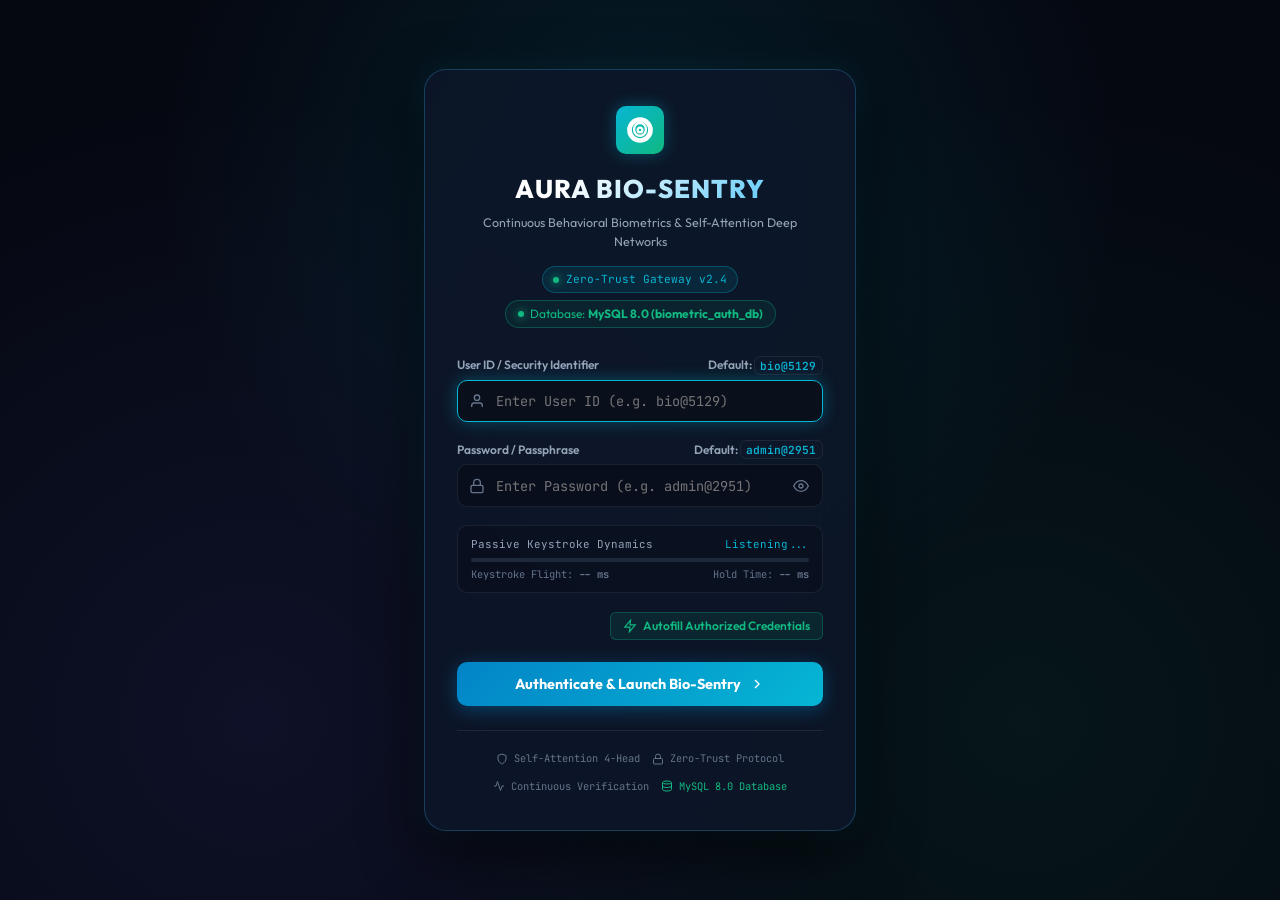
==== commit ac46ec30: "feat: integrate MySQL 8.0 database (biometric_auth_db) for authentication, user profiles, typing che" ====
--- a/templates/login.html
+++ b/templates/login.html
@@ -27,6 +27,10 @@
         <div class="login-gateway-pill">
           <span class="pulse-indicator" style="width:6px; height:6px;"></span>
           <span>Zero-Trust Gateway v2.4</span>
+        </div>
+        <div class="login-db-pill" id="login-db-pill" style="margin-top:0.45rem; display:inline-flex; align-items:center; gap:6px; font-size:0.75rem; color:#10b981; background:rgba(16,185,129,0.08); padding:0.25rem 0.75rem; border-radius:999px; border:1px solid rgba(16,185,129,0.3);">
+          <span class="status-dot dot-online" style="width:6px; height:6px; background:#10b981; border-radius:50%; box-shadow:0 0 8px #10b981; display:inline-block;"></span>
+          <span id="login-db-text">Database: <strong>MySQL 8.0 (biometric_auth_db)</strong></span>
         </div>
       </header>
 
@@ -147,6 +151,10 @@
           <svg width="12" height="12" viewBox="0 0 24 24" fill="none" stroke="currentColor" stroke-width="2"><path d="M22 12h-4l-3 9L9 3l-3 9H2"/></svg>
           <span>Continuous Verification</span>
         </div>
+        <div class="security-chip" style="border-color:rgba(16,185,129,0.3); color:#10b981;">
+          <svg width="12" height="12" viewBox="0 0 24 24" fill="none" stroke="currentColor" stroke-width="2"><ellipse cx="12" cy="5" rx="9" ry="3"/><path d="M21 12c0 1.66-4 3-9 3s-9-1.34-9-3"/><path d="M3 5v14c0 1.66 4 3 9 3s9-1.34 9-3V5"/></svg>
+          <span>MySQL 8.0 Database</span>
+        </div>
       </footer>
 
     </div>
@@ -303,6 +311,27 @@
           setTimeout(() => loginCard.classList.remove('shake'), 400);
         }
       }
+
+      // Check live MySQL status
+      async function checkDbStatus() {
+        try {
+          const res = await fetch('/api/db/status');
+          const data = await res.json();
+          const dbText = document.getElementById('login-db-text');
+          const dbPill = document.getElementById('login-db-pill');
+          if (data.status === 'connected') {
+            if (dbText) dbText.innerHTML = `Database: <strong>MySQL ${data.mysql_version || '8.0'} (${data.database})</strong>`;
+          } else {
+            if (dbText) {
+              dbText.innerHTML = `Database: <span style="color:#f43f5e;">MySQL Offline</span>`;
+              if (dbPill) dbPill.style.borderColor = 'rgba(244,63,94,0.4)';
+            }
+          }
+        } catch (e) {
+          console.warn('MySQL status check error:', e);
+        }
+      }
+      checkDbStatus();
     });
   </script>
 </body>
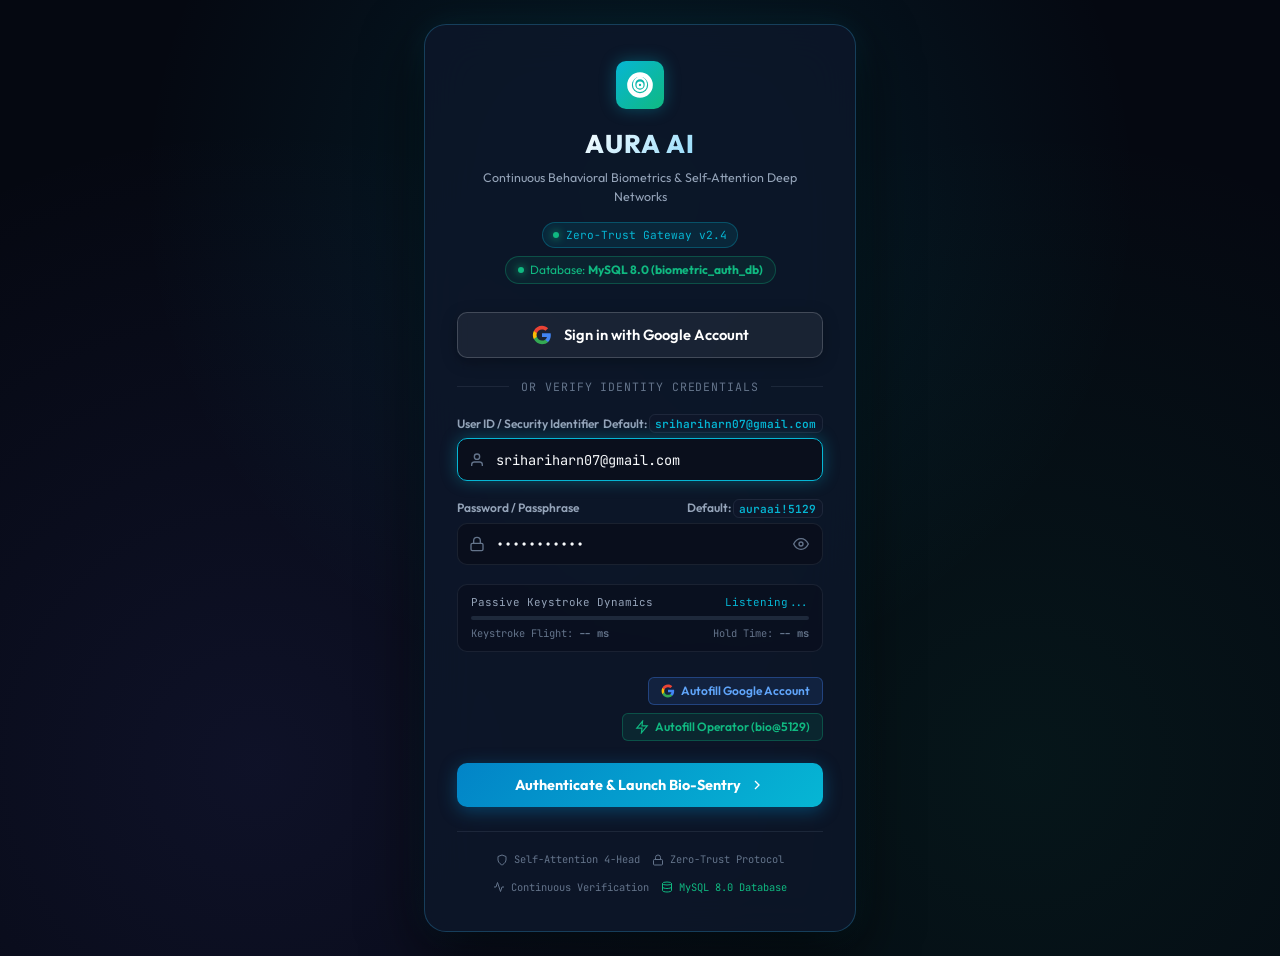
==== commit 05aac216: "feat(aura-ai): add AURA AI portal, Google SSO, typing verification gate, personal model retraining, " ====
--- a/templates/login.html
+++ b/templates/login.html
@@ -3,9 +3,180 @@
 <head>
   <meta charset="UTF-8">
   <meta name="viewport" content="width=device-width, initial-scale=1.0">
-  <title>AURA | Neuro-Biometric Security Gateway Login</title>
+  <title>AURA AI | Continuous Biometric Security Login</title>
   <link rel="stylesheet" href="/static/css/style.css">
   <link rel="icon" href="data:image/svg+xml,<svg xmlns='http://www.w3.org/2000/svg' viewBox='0 0 24 24' fill='%2306b6d4'><circle cx='12' cy='12' r='10'/></svg>">
+  <style>
+    .google-signin-btn {
+      width: 100%;
+      display: flex;
+      align-items: center;
+      justify-content: center;
+      gap: 12px;
+      background: rgba(255, 255, 255, 0.06);
+      border: 1px solid rgba(255, 255, 255, 0.18);
+      color: #ffffff;
+      padding: 0.75rem 1rem;
+      border-radius: var(--radius-md);
+      font-family: var(--font-sans);
+      font-size: 0.92rem;
+      font-weight: 600;
+      cursor: pointer;
+      transition: all 0.2s ease;
+      margin-bottom: 1.25rem;
+      box-shadow: 0 4px 16px rgba(0, 0, 0, 0.25);
+    }
+    .google-signin-btn:hover {
+      background: rgba(255, 255, 255, 0.12);
+      border-color: rgba(66, 133, 244, 0.6);
+      box-shadow: 0 0 20px rgba(66, 133, 244, 0.25);
+      transform: translateY(-1px);
+    }
+    .google-icon-svg {
+      width: 20px;
+      height: 20px;
+      flex-shrink: 0;
+    }
+    .login-divider-row {
+      display: flex;
+      align-items: center;
+      gap: 12px;
+      margin: 1.25rem 0;
+      color: var(--text-dim);
+      font-size: 0.72rem;
+      font-family: var(--font-mono);
+      text-transform: uppercase;
+      letter-spacing: 0.08em;
+    }
+    .login-divider-row::before,
+    .login-divider-row::after {
+      content: '';
+      flex: 1;
+      height: 1px;
+      background: var(--border-subtle);
+    }
+    .autofill-btn-row {
+      display: flex;
+      gap: 8px;
+      flex-wrap: wrap;
+      justify-content: flex-end;
+      margin-top: 0.4rem;
+    }
+    .btn-autofill-google {
+      background: rgba(66, 133, 244, 0.12);
+      border: 1px solid rgba(66, 133, 244, 0.35);
+      color: #60a5fa;
+      font-family: var(--font-sans);
+      font-size: 0.75rem;
+      font-weight: 600;
+      padding: 0.35rem 0.75rem;
+      border-radius: var(--radius-sm);
+      cursor: pointer;
+      display: inline-flex;
+      align-items: center;
+      gap: 0.4rem;
+      transition: var(--transition-fast);
+    }
+    .btn-autofill-google:hover {
+      background: rgba(66, 133, 244, 0.25);
+      border-color: #60a5fa;
+    }
+
+    /* Google OAuth Modal */
+    .google-oauth-modal {
+      position: fixed;
+      inset: 0;
+      background: rgba(0, 0, 0, 0.75);
+      backdrop-filter: blur(8px);
+      display: flex;
+      align-items: center;
+      justify-content: center;
+      z-index: 9999;
+      opacity: 0;
+      pointer-events: none;
+      transition: opacity 0.25s ease;
+    }
+    .google-oauth-modal.active {
+      opacity: 1;
+      pointer-events: auto;
+    }
+    .google-modal-box {
+      width: 90%;
+      max-width: 440px;
+      background: #0f172a;
+      border: 1px solid rgba(255, 255, 255, 0.15);
+      border-radius: 18px;
+      padding: 2rem;
+      box-shadow: 0 25px 60px rgba(0,0,0,0.6), 0 0 40px rgba(66, 133, 244, 0.15);
+      text-align: center;
+      position: relative;
+    }
+    .google-modal-logo {
+      display: flex;
+      align-items: center;
+      justify-content: center;
+      gap: 10px;
+      margin-bottom: 0.75rem;
+    }
+    .google-modal-account-card {
+      margin: 1.5rem 0;
+      padding: 1rem;
+      background: rgba(255, 255, 255, 0.03);
+      border: 1px solid rgba(255, 255, 255, 0.08);
+      border-radius: 12px;
+      display: flex;
+      align-items: center;
+      gap: 14px;
+      text-align: left;
+      cursor: pointer;
+      transition: all 0.2s ease;
+    }
+    .google-modal-account-card:hover {
+      background: rgba(66, 133, 244, 0.08);
+      border-color: rgba(66, 133, 244, 0.4);
+    }
+    .google-avatar {
+      width: 44px;
+      height: 44px;
+      border-radius: 50%;
+      background: linear-gradient(135deg, #4285f4, #34a853);
+      display: flex;
+      align-items: center;
+      justify-content: center;
+      font-size: 1.25rem;
+      font-weight: 700;
+      color: #fff;
+      box-shadow: 0 0 12px rgba(66, 133, 244, 0.4);
+    }
+    .google-account-info {
+      flex: 1;
+    }
+    .google-account-name {
+      font-weight: 600;
+      font-size: 0.95rem;
+      color: #f8fafc;
+    }
+    .google-account-email {
+      font-size: 0.8rem;
+      color: #94a3b8;
+      font-family: var(--font-mono);
+    }
+    .btn-google-confirm {
+      width: 100%;
+      background: #4285f4;
+      color: #fff;
+      border: none;
+      padding: 0.75rem 1.25rem;
+      border-radius: 10px;
+      font-weight: 600;
+      font-size: 0.95rem;
+      cursor: pointer;
+      transition: background 0.2s;
+    }
+    .btn-google-confirm:hover {
+      background: #3367d6;
+    }
+  </style>
 </head>
 <body class="login-body">
 
@@ -22,7 +193,7 @@
             <circle cx="12" cy="12" r="2"/>
           </svg>
         </div>
-        <h1 class="login-title">AURA BIO-SENTRY</h1>
+        <h1 class="login-title">AURA AI</h1>
         <p class="login-subtitle">Continuous Behavioral Biometrics &amp; Self-Attention Deep Networks</p>
         <div class="login-gateway-pill">
           <span class="pulse-indicator" style="width:6px; height:6px;"></span>
@@ -44,14 +215,29 @@
         <span id="login-error-msg">Invalid User ID or Password.</span>
       </div>
 
-      <!-- Login Form -->
+      <!-- Google Single Sign-On Button -->
+      <button type="button" id="btn-google-login" class="google-signin-btn">
+        <svg class="google-icon-svg" viewBox="0 0 24 24">
+          <path fill="#4285F4" d="M22.56 12.25c0-.78-.07-1.53-.2-2.25H12v4.26h5.92c-.26 1.37-1.04 2.53-2.21 3.31v2.77h3.57c2.08-1.92 3.28-4.74 3.28-8.09z"/>
+          <path fill="#34A853" d="M12 23c2.97 0 5.46-.98 7.28-2.66l-3.57-2.77c-.98.66-2.23 1.06-3.71 1.06-2.86 0-5.29-1.93-6.16-4.53H2.18v2.84C3.99 20.53 7.7 23 12 23z"/>
+          <path fill="#FBBC05" d="M5.84 14.09c-.22-.66-.35-1.36-.35-2.09s.13-1.43.35-2.09V7.06H2.18C1.43 8.55 1 10.22 1 12s.43 3.45 1.18 4.94l2.85-2.22.81-.63z"/>
+          <path fill="#EA4335" d="M12 5.38c1.62 0 3.06.56 4.21 1.64l3.15-3.15C17.45 2.09 14.97 1 12 1 7.7 1 3.99 3.47 2.18 7.06l3.66 2.84c.87-2.6 3.3-4.52 6.16-4.52z"/>
+        </svg>
+        <span>Sign in with Google Account</span>
+      </button>
+
+      <div class="login-divider-row">
+        <span>OR VERIFY IDENTITY CREDENTIALS</span>
+      </div>
+
+      <!-- Standard Login Form -->
       <form id="login-form" class="login-form" autocomplete="off" onsubmit="return false;">
         
         <!-- User ID Group -->
         <div class="form-group">
           <label for="login-userid" class="form-label">
             <span>User ID / Security Identifier</span>
-            <span class="label-hint">Default: <code>bio@5129</code></span>
+            <span class="label-hint">Default: <code>srihariharn07@gmail.com</code></span>
           </label>
           <div class="input-wrapper">
             <span class="input-icon">
@@ -65,7 +251,8 @@
               id="login-userid" 
               name="userid" 
               class="form-input" 
-              placeholder="Enter User ID (e.g. bio@5129)"
+              placeholder="srihariharn07@gmail.com (or bio@5129)"
+              value="srihariharn07@gmail.com"
               required 
               autofocus
             >
@@ -76,7 +263,7 @@
         <div class="form-group">
           <label for="login-password" class="form-label">
             <span>Password / Passphrase</span>
-            <span class="label-hint">Default: <code>admin@2951</code></span>
+            <span class="label-hint">Default: <code>auraai!5129</code></span>
           </label>
           <div class="input-wrapper">
             <span class="input-icon">
@@ -90,7 +277,8 @@
               id="login-password" 
               name="password" 
               class="form-input" 
-              placeholder="Enter Password (e.g. admin@2951)"
+              placeholder="auraai!5129 (or admin@2951)"
+              value="auraai!5129"
               required
             >
             <button type="button" id="btn-toggle-pwd" class="btn-input-action" title="Toggle password visibility">
@@ -117,13 +305,22 @@
           </div>
         </div>
 
-        <!-- Quick Autofill Helper -->
-        <div class="login-helper-strip">
-          <button type="button" id="btn-autofill" class="btn-autofill">
+        <!-- Quick Autofill Helpers -->
+        <div class="autofill-btn-row">
+          <button type="button" id="btn-autofill-google" class="btn-autofill-google">
+            <svg class="google-icon-svg" style="width:14px; height:14px;" viewBox="0 0 24 24">
+              <path fill="#4285F4" d="M22.56 12.25c0-.78-.07-1.53-.2-2.25H12v4.26h5.92c-.26 1.37-1.04 2.53-2.21 3.31v2.77h3.57c2.08-1.92 3.28-4.74 3.28-8.09z"/>
+              <path fill="#34A853" d="M12 23c2.97 0 5.46-.98 7.28-2.66l-3.57-2.77c-.98.66-2.23 1.06-3.71 1.06-2.86 0-5.29-1.93-6.16-4.53H2.18v2.84C3.99 20.53 7.7 23 12 23z"/>
+              <path fill="#FBBC05" d="M5.84 14.09c-.22-.66-.35-1.36-.35-2.09s.13-1.43.35-2.09V7.06H2.18C1.43 8.55 1 10.22 1 12s.43 3.45 1.18 4.94l2.85-2.22.81-.63z"/>
+              <path fill="#EA4335" d="M12 5.38c1.62 0 3.06.56 4.21 1.64l3.15-3.15C17.45 2.09 14.97 1 12 1 7.7 1 3.99 3.47 2.18 7.06l3.66 2.84c.87-2.6 3.3-4.52 6.16-4.52z"/>
+            </svg>
+            <span>Autofill Google Account</span>
+          </button>
+          <button type="button" id="btn-autofill-admin" class="btn-autofill">
             <svg width="14" height="14" viewBox="0 0 24 24" fill="none" stroke="currentColor" stroke-width="2">
               <path d="M13 2L3 14h9l-1 8 10-12h-9l1-8z"/>
             </svg>
-            <span>Autofill Authorized Credentials</span>
+            <span>Autofill Operator (bio@5129)</span>
           </button>
         </div>
 
@@ -160,15 +357,55 @@
     </div>
   </main>
 
+  <!-- Google Account Sign-In Modal -->
+  <div id="google-modal" class="google-oauth-modal" role="dialog" aria-modal="true">
+    <div class="google-modal-box">
+      <div class="google-modal-logo">
+        <svg class="google-icon-svg" style="width:28px; height:28px;" viewBox="0 0 24 24">
+          <path fill="#4285F4" d="M22.56 12.25c0-.78-.07-1.53-.2-2.25H12v4.26h5.92c-.26 1.37-1.04 2.53-2.21 3.31v2.77h3.57c2.08-1.92 3.28-4.74 3.28-8.09z"/>
+          <path fill="#34A853" d="M12 23c2.97 0 5.46-.98 7.28-2.66l-3.57-2.77c-.98.66-2.23 1.06-3.71 1.06-2.86 0-5.29-1.93-6.16-4.53H2.18v2.84C3.99 20.53 7.7 23 12 23z"/>
+          <path fill="#FBBC05" d="M5.84 14.09c-.22-.66-.35-1.36-.35-2.09s.13-1.43.35-2.09V7.06H2.18C1.43 8.55 1 10.22 1 12s.43 3.45 1.18 4.94l2.85-2.22.81-.63z"/>
+          <path fill="#EA4335" d="M12 5.38c1.62 0 3.06.56 4.21 1.64l3.15-3.15C17.45 2.09 14.97 1 12 1 7.7 1 3.99 3.47 2.18 7.06l3.66 2.84c.87-2.6 3.3-4.52 6.16-4.52z"/>
+        </svg>
+        <h2 style="font-size:1.15rem; font-weight:700; color:#f8fafc;">Sign in with Google</h2>
+      </div>
+      <p style="font-size:0.85rem; color:#94a3b8; margin-bottom:1rem;">Choose an authorized account to launch AURA &amp; WWW.COM Sandbox</p>
+
+      <div class="google-modal-account-card" id="google-primary-account">
+        <div class="google-avatar">S</div>
+        <div class="google-account-info">
+          <div class="google-account-name">Srihariharan</div>
+          <div class="google-account-email">srihariharn07@gmail.com</div>
+          <div style="font-size:0.7rem; color:#10b981; margin-top:2px;">● Authorized Senior AI Biometrics Lead</div>
+        </div>
+        <svg width="18" height="18" viewBox="0 0 24 24" fill="none" stroke="#60a5fa" stroke-width="2">
+          <polyline points="9 18 15 12 9 6"/>
+        </svg>
+      </div>
+
+      <button type="button" id="btn-google-confirm-login" class="btn-google-confirm">
+        <span id="google-confirm-text">Continue as Srihariharan</span>
+      </button>
+
+      <button type="button" id="btn-close-google-modal" style="margin-top:0.75rem; background:transparent; border:none; color:#64748b; font-size:0.8rem; cursor:pointer;">
+        Cancel
+      </button>
+    </div>
+  </div>
+
   <!-- Login Logic Script -->
   <script>
     document.addEventListener('DOMContentLoaded', () => {
+      const urlParams = new URLSearchParams(window.location.search);
+      const redirectTarget = urlParams.get('next') || '/www';
+
       const form = document.getElementById('login-form');
       const userIdInput = document.getElementById('login-userid');
       const passwordInput = document.getElementById('login-password');
       const btnSubmit = document.getElementById('btn-submit-login');
       const btnText = document.getElementById('btn-login-text');
-      const btnAutofill = document.getElementById('btn-autofill');
+      const btnAutofillGoogle = document.getElementById('btn-autofill-google');
+      const btnAutofillAdmin = document.getElementById('btn-autofill-admin');
       const btnTogglePwd = document.getElementById('btn-toggle-pwd');
       const errorAlert = document.getElementById('login-error-alert');
       const errorMsg = document.getElementById('login-error-msg');
@@ -178,6 +415,14 @@
       const holdVal = document.getElementById('login-hold-ms');
       const cadenceFill = document.getElementById('cadence-wave-fill');
       const cadenceStatus = document.getElementById('cadence-status');
+
+      // Google Modal
+      const btnGoogleLogin = document.getElementById('btn-google-login');
+      const googleModal = document.getElementById('google-modal');
+      const btnGoogleConfirm = document.getElementById('btn-google-confirm-login');
+      const btnCloseGoogleModal = document.getElementById('btn-close-google-modal');
+      const googlePrimaryAccount = document.getElementById('google-primary-account');
+      const googleConfirmText = document.getElementById('google-confirm-text');
 
       // Passive keystroke dynamics capture during login
       let lastKeyDownTime = null;
@@ -229,16 +474,24 @@
         inp.addEventListener('keyup', handleKeyUp);
       });
 
-      // Autofill Authorized Credentials
-      btnAutofill.addEventListener('click', () => {
+      // Autofill Google Credentials
+      btnAutofillGoogle.addEventListener('click', () => {
+        userIdInput.value = 'srihariharn07@gmail.com';
+        passwordInput.value = 'auraai!5129';
+        userIdInput.focus();
+        if (errorAlert) errorAlert.style.display = 'none';
+        if (cadenceFill) cadenceFill.style.width = '85%';
+        if (cadenceStatus) cadenceStatus.textContent = 'Google Account Credentials Loaded';
+      });
+
+      // Autofill Admin Credentials
+      btnAutofillAdmin.addEventListener('click', () => {
         userIdInput.value = 'bio@5129';
         passwordInput.value = 'admin@2951';
         userIdInput.focus();
         if (errorAlert) errorAlert.style.display = 'none';
-
-        // Animate fill wave
         if (cadenceFill) cadenceFill.style.width = '75%';
-        if (cadenceStatus) cadenceStatus.textContent = 'Credentials Loaded';
+        if (cadenceStatus) cadenceStatus.textContent = 'Operator Credentials Loaded';
       });
 
       // Password Toggle
@@ -247,6 +500,53 @@
         passwordInput.setAttribute('type', isPwd ? 'text' : 'password');
         btnTogglePwd.style.color = isPwd ? 'var(--accent-cyan)' : 'var(--text-dim)';
       });
+
+      // Google Sign-In Modal Handlers
+      btnGoogleLogin.addEventListener('click', () => {
+        googleModal.classList.add('active');
+      });
+
+      btnCloseGoogleModal.addEventListener('click', () => {
+        googleModal.classList.remove('active');
+      });
+
+      async function triggerGoogleLogin() {
+        googleConfirmText.textContent = 'Authenticating via Google Account...';
+        btnGoogleConfirm.disabled = true;
+
+        try {
+          const res = await fetch('/api/google-auth', {
+            method: 'POST',
+            headers: { 'Content-Type': 'application/json' },
+            body: JSON.stringify({
+              email: 'srihariharn07@gmail.com',
+              name: 'Srihariharan',
+              redirect: redirectTarget,
+              biometric_sample: capturedEvents
+            })
+          });
+
+          const data = await res.json();
+          if (res.ok && data.success) {
+            googleConfirmText.textContent = 'Access Granted! Launching WWW.COM...';
+            btnGoogleConfirm.style.background = '#10b981';
+            setTimeout(() => {
+              window.location.href = data.redirect || '/www';
+            }, 450);
+          } else {
+            showError(data.message || 'Google Authentication failed.');
+            googleModal.classList.remove('active');
+          }
+        } catch (err) {
+          showError('Network error connecting to Google Auth service.');
+          googleModal.classList.remove('active');
+        } finally {
+          btnGoogleConfirm.disabled = false;
+        }
+      }
+
+      btnGoogleConfirm.addEventListener('click', triggerGoogleLogin);
+      googlePrimaryAccount.addEventListener('click', triggerGoogleLogin);
 
       // Form Submission
       form.addEventListener('submit', async (e) => {
@@ -271,6 +571,7 @@
             body: JSON.stringify({
               userid: userid,
               password: password,
+              redirect: redirectTarget,
               biometric_sample: capturedEvents
             })
           });
@@ -281,7 +582,7 @@
             btnText.textContent = 'Access Granted! Initializing...';
             btnSubmit.style.background = 'linear-gradient(135deg, #059669, #10b981)';
             setTimeout(() => {
-              window.location.href = data.redirect || '/';
+              window.location.href = data.redirect || redirectTarget || '/www';
             }, 450);
           } else {
             showError(data.message || 'Invalid credentials. Access Denied.');
--- a/static/css/style.css
+++ b/static/css/style.css
@@ -55,7 +55,7 @@
 
 body {
   background-color: var(--bg-primary);
-  background-image: 
+  background-image:
     radial-gradient(circle at 15% 15%, rgba(6, 182, 212, 0.08) 0%, transparent 40%),
     radial-gradient(circle at 85% 85%, rgba(99, 102, 241, 0.08) 0%, transparent 40%),
     radial-gradient(circle at 50% 50%, rgba(16, 185, 129, 0.03) 0%, transparent 60%);
@@ -72,13 +72,16 @@
   width: 8px;
   height: 8px;
 }
+
 ::-webkit-scrollbar-track {
   background: var(--bg-primary);
 }
+
 ::-webkit-scrollbar-thumb {
   background: #1e293b;
   border-radius: 4px;
 }
+
 ::-webkit-scrollbar-thumb:hover {
   background: #334155;
 }
@@ -299,17 +302,20 @@
   .dashboard-grid-top {
     grid-template-columns: 340px 1fr;
   }
+
   .network-card-column {
     grid-column: 1 / -1;
   }
 }
 
 @media (max-width: 1024px) {
+
   .dashboard-grid-top,
   .dashboard-grid-mid,
   .dashboard-grid-bottom {
     grid-template-columns: 1fr;
   }
+
   .app-container {
     padding: 1rem;
   }
@@ -444,7 +450,8 @@
   stroke: var(--accent-emerald);
   stroke-width: 14;
   stroke-linecap: round;
-  stroke-dasharray: 565.48; /* 2 * PI * 90 */
+  stroke-dasharray: 565.48;
+  /* 2 * PI * 90 */
   stroke-dashoffset: 28;
   transition: stroke-dashoffset 0.6s cubic-bezier(0.16, 1, 0.3, 1), stroke 0.4s ease;
   filter: drop-shadow(0 0 8px var(--accent-emerald-glow));
@@ -1092,7 +1099,7 @@
   font-family: var(--font-mono);
   font-size: 0.7rem;
   color: #ffffff;
-  box-shadow: 0 4px 16px rgba(0,0,0,0.6);
+  box-shadow: 0 4px 16px rgba(0, 0, 0, 0.6);
   display: none;
   z-index: 20;
 }
@@ -1404,29 +1411,73 @@
 
 /* Animations */
 @keyframes pulse-glow {
-  0%, 100% { transform: scale(1); opacity: 1; }
-  50% { transform: scale(1.15); opacity: 0.7; }
+
+  0%,
+  100% {
+    transform: scale(1);
+    opacity: 1;
+  }
+
+  50% {
+    transform: scale(1.15);
+    opacity: 0.7;
+  }
 }
 
 @keyframes pulse-rapid {
-  0%, 100% { transform: scale(1); opacity: 1; }
-  50% { transform: scale(1.08); opacity: 0.6; }
+
+  0%,
+  100% {
+    transform: scale(1);
+    opacity: 1;
+  }
+
+  50% {
+    transform: scale(1.08);
+    opacity: 0.6;
+  }
 }
 
 @keyframes pulse-border {
-  0%, 100% { box-shadow: 0 0 10px var(--accent-cyan-glow); }
-  50% { box-shadow: 0 0 25px var(--accent-cyan-glow); }
+
+  0%,
+  100% {
+    box-shadow: 0 0 10px var(--accent-cyan-glow);
+  }
+
+  50% {
+    box-shadow: 0 0 25px var(--accent-cyan-glow);
+  }
 }
 
 @keyframes fadeIn {
-  from { opacity: 0; transform: scale(0.96); }
-  to { opacity: 1; transform: scale(1); }
+  from {
+    opacity: 0;
+    transform: scale(0.96);
+  }
+
+  to {
+    opacity: 1;
+    transform: scale(1);
+  }
 }
 
 @keyframes shake {
-  0%, 100% { transform: translateX(0); }
-  20%, 60% { transform: translateX(-8px); }
-  40%, 80% { transform: translateX(8px); }
+
+  0%,
+  100% {
+    transform: translateX(0);
+  }
+
+  20%,
+  60% {
+    transform: translateX(-8px);
+  }
+
+  40%,
+  80% {
+    transform: translateX(8px);
+  }
 }
 
 /* ==========================================================================
@@ -1441,7 +1492,7 @@
   position: relative;
   overflow-x: hidden;
   background-color: #050811;
-  background-image: 
+  background-image:
     radial-gradient(circle at 50% 20%, rgba(6, 182, 212, 0.12) 0%, transparent 50%),
     radial-gradient(circle at 20% 80%, rgba(99, 102, 241, 0.1) 0%, transparent 50%),
     radial-gradient(circle at 80% 80%, rgba(16, 185, 129, 0.08) 0%, transparent 50%);
@@ -1719,3 +1770,76 @@
   color: var(--text-dim);
 }
 
+/* ==========================================================================
+   Mobile & Smartphone Optimization Media Queries
+   ========================================================================== */
+
+@media (max-width: 900px) {
+  .dashboard-grid-top,
+  .dashboard-grid-mid,
+  .dashboard-grid-bottom {
+    grid-template-columns: 1fr !important;
+  }
+  .app-navbar {
+    padding: 0.75rem 1rem;
+    flex-wrap: wrap;
+    gap: 0.75rem;
+  }
+  .nav-center-metrics {
+    order: 3;
+    width: 100%;
+    justify-content: flex-start;
+    overflow-x: auto;
+    padding-bottom: 0.35rem;
+  }
+  .typing-speed-dashboard-bar {
+    grid-template-columns: 1fr !important;
+  }
+  .browser-window {
+    margin: 0.75rem auto 2rem;
+    border-radius: 12px;
+  }
+  .browser-content {
+    padding: 1rem;
+  }
+}
+
+@media (max-width: 600px) {
+  body {
+    font-size: 14px;
+  }
+  .login-card {
+    padding: 1.5rem 1.15rem;
+    width: 95%;
+    margin: 1rem auto;
+  }
+  .login-title {
+    font-size: 1.35rem;
+  }
+  .form-input, .www-typing-input, .typing-input-area {
+    font-size: 16px !important; /* Prevents mobile browser auto-zoom */
+  }
+  .telemetry-live-row {
+    grid-template-columns: repeat(2, 1fr) !important;
+  }
+  .target-profile-strip {
+    grid-template-columns: 1fr !important;
+  }
+  .portal-modules-grid {
+    grid-template-columns: 1fr !important;
+  }
+  .handling-action-bar {
+    flex-direction: column;
+    align-items: stretch;
+  }
+  .btn-verify-now, .btn-sim-test {
+    justify-content: center;
+    width: 100%;
+  }
+  .floating-sentry-hud {
+    bottom: 12px;
+    right: 12px;
+    padding: 0.5rem 0.85rem;
+    gap: 10px;
+  }
+}
